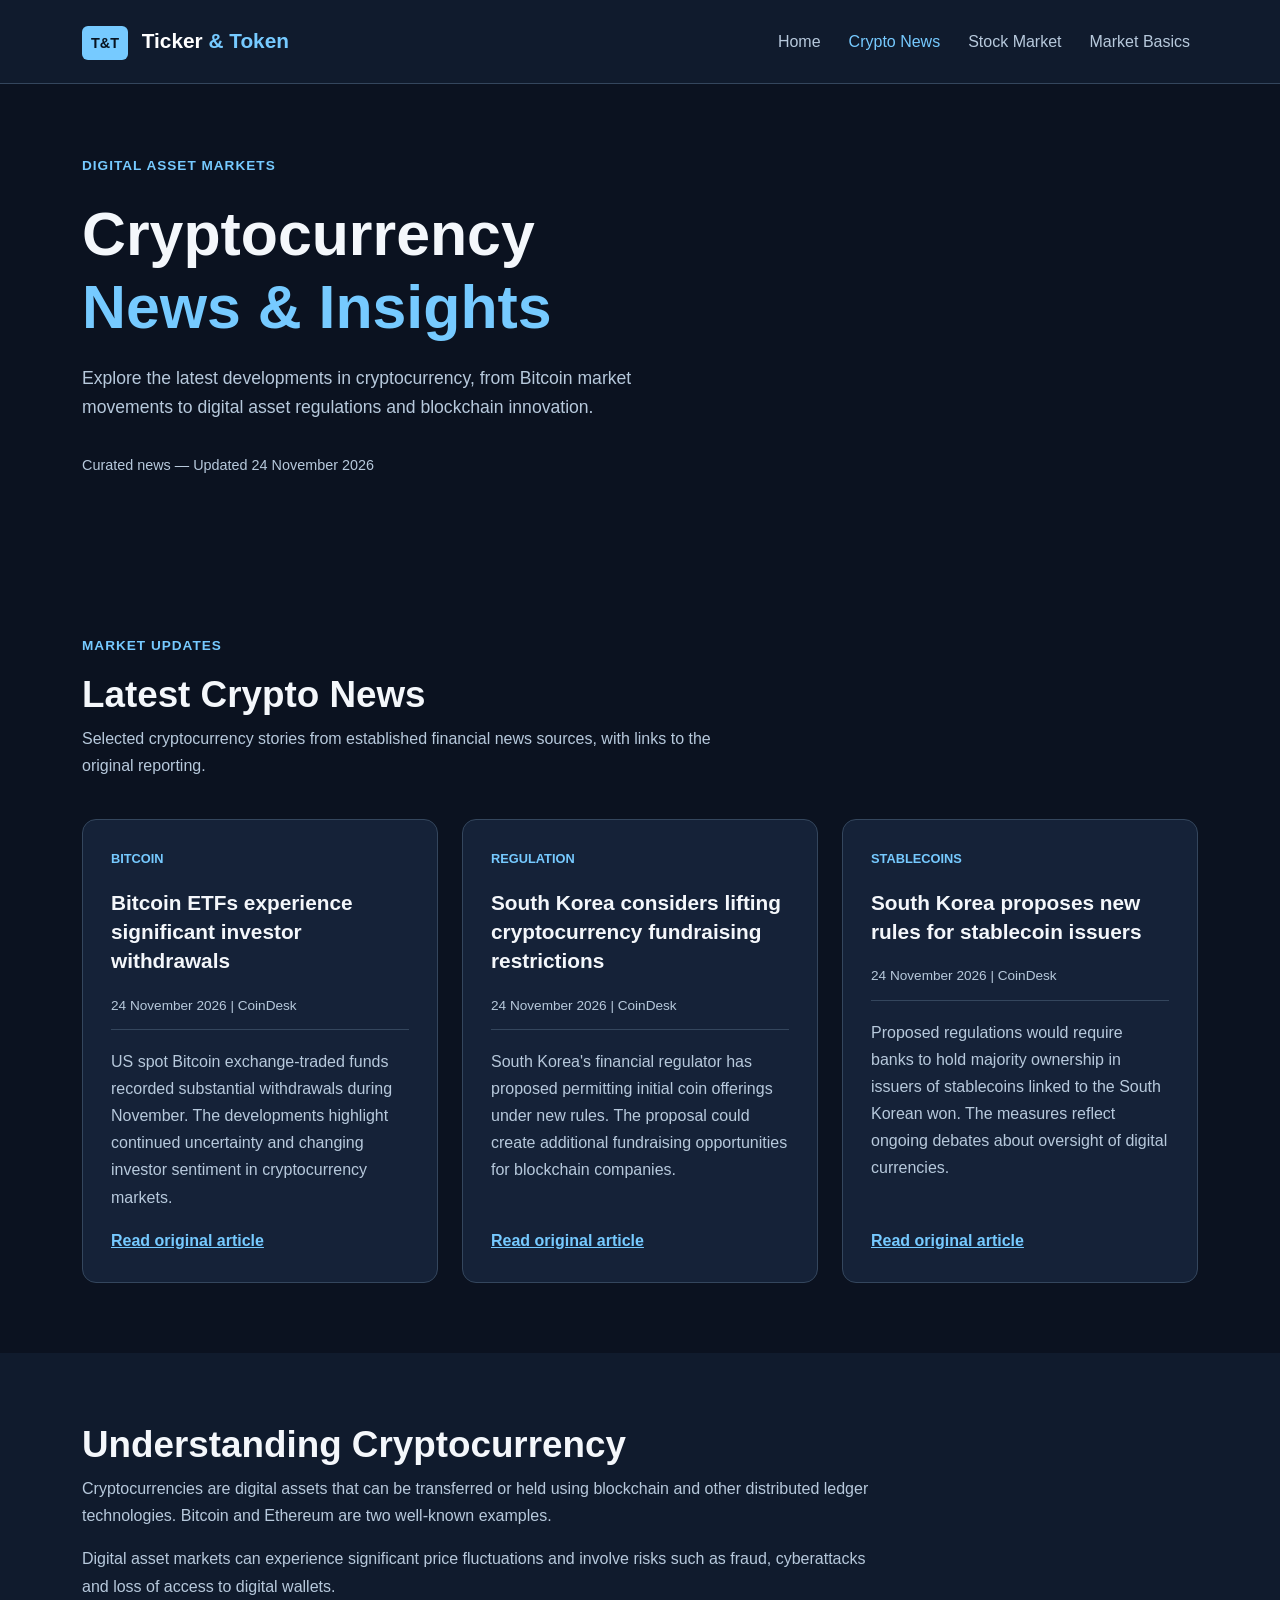
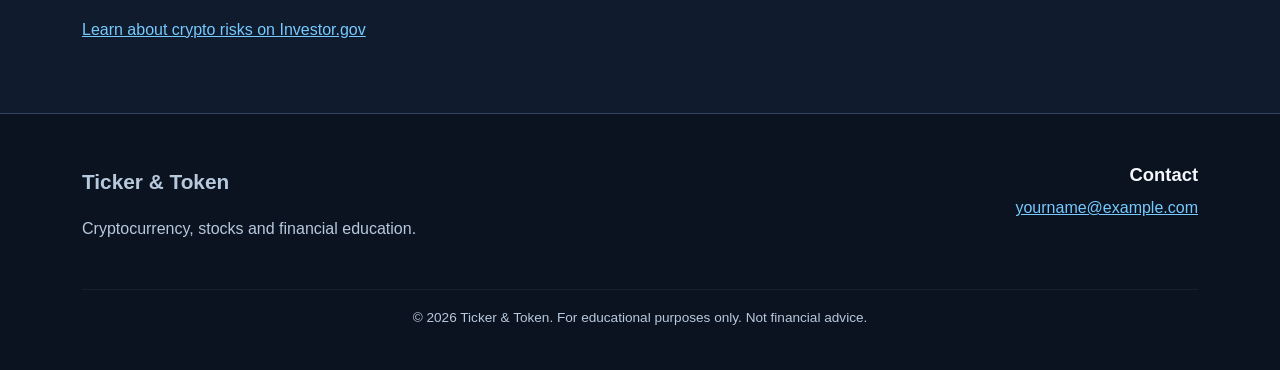
==== crypto.html @ 9c657a95 "Add cryptocurrency news page with sourced articles" ====
<!DOCTYPE html>
<html lang="en">

<head>
  <meta charset="UTF-8">
  <meta name="viewport"
        content="width=device-width, initial-scale=1.0">
  <meta name="description"
        content="Explore cryptocurrency news covering Bitcoin,
        Ethereum, regulation and digital asset markets.">

  <title>Crypto News | Ticker & Token</title>

  <!-- Bootstrap CSS -->
  <link rel="stylesheet"
        href="https://cdn.jsdelivr.net/npm/bootstrap@5.3.9/dist/css/bootstrap.min.css">

  <!-- External stylesheet -->
  <link rel="stylesheet" href="css/style.css">
</head>

<body>

  <a class="skip-link" href="#main-content">
    Skip to main content
  </a>

  <!-- Consistent website navigation -->
  <header class="site-header">
    <nav class="navbar navbar-expand-lg navbar-dark"
         aria-label="Main navigation">
      <div class="container">

        <a class="navbar-brand" href="index.html">
          <span class="brand-symbol">T&T</span>
          Ticker <span class="brand-accent">& Token</span>
        </a>

        <button class="navbar-toggler" type="button"
                data-bs-toggle="collapse"
                data-bs-target="#mainNavigation"
                aria-controls="mainNavigation"
                aria-expanded="false"
                aria-label="Toggle navigation">
          <span class="navbar-toggler-icon"></span>
        </button>

        <div class="collapse navbar-collapse"
             id="mainNavigation">
          <ul class="navbar-nav ms-auto">

            <li class="nav-item">
              <a class="nav-link"
                 href="index.html">Home</a>
            </li>

            <li class="nav-item">
              <a class="nav-link active"
                 aria-current="page"
                 href="crypto.html">Crypto News</a>
            </li>

            <li class="nav-item">
              <a class="nav-link"
                 href="stocks.html">Stock Market</a>
            </li>

            <li class="nav-item">
              <a class="nav-link"
                 href="learn.html">Market Basics</a>
            </li>

          </ul>
        </div>
      </div>
    </nav>
  </header>

  <main id="main-content">

    <!-- Cryptocurrency page introduction -->
    <section class="hero-section">
      <div class="container">

        <p class="section-label">DIGITAL ASSET MARKETS</p>

        <h1>
          Cryptocurrency
          <span class="highlight-text">News & Insights</span>
        </h1>

        <p class="hero-description">
          Explore the latest developments in cryptocurrency,
          from Bitcoin market movements to digital asset
          regulations and blockchain innovation.
        </p>

        <p class="update-note">
          Curated news — Updated 24 November 2026
        </p>

      </div>
    </section>

    <!-- Cryptocurrency news feed -->
    <section class="content-section"
             aria-labelledby="latest-news">

      <div class="container">

        <p class="section-label">MARKET UPDATES</p>
        <h2 id="latest-news">Latest Crypto News</h2>

        <p class="section-intro">
          Selected cryptocurrency stories from established
          financial news sources, with links to the
          original reporting.
        </p>

        <div class="row g-4 mt-2">

          <!-- Article 1: Bitcoin market -->
          <div class="col-md-6 col-lg-4">

            <article class="news-card d-flex flex-column">

              <span class="card-category">BITCOIN</span>

              <h3>
                Bitcoin ETFs experience significant
                investor withdrawals
              </h3>

              <p class="article-meta">
                <time datetime="2026-11-24">
                  24 November 2026
                </time>
                | CoinDesk
              </p>

              <p>
                US spot Bitcoin exchange-traded funds
                recorded substantial withdrawals during
                November. The developments highlight
                continued uncertainty and changing
                investor sentiment in cryptocurrency
                markets.
              </p>

              <a class="mt-auto"
                 href="https://www.coindesk.com/daybook-us/2026/11/24/bitcoin-drops-as-november-spot-etf-outflows-increase-to-record-usd4-71-billion"
                 target="_blank"
                 rel="noopener noreferrer">
                Read original article
              </a>

            </article>
          </div>

          <!-- Article 2: Cryptocurrency regulation -->
          <div class="col-md-6 col-lg-4">

            <article class="news-card d-flex flex-column">

              <span class="card-category">REGULATION</span>

              <h3>
                South Korea considers lifting
                cryptocurrency fundraising restrictions
              </h3>

              <p class="article-meta">
                <time datetime="2026-11-24">
                  24 November 2026
                </time>
                | CoinDesk
              </p>

              <p>
                South Korea's financial regulator has
                proposed permitting initial coin
                offerings under new rules. The proposal
                could create additional fundraising
                opportunities for blockchain companies.
              </p>

              <a class="mt-auto"
                 href="https://www.coindesk.com/policy/2026/11/24/south-korea-proposes-ending-2017-ico-ban-to-boost-jobs-and-onshore-crypto-investment"
                 target="_blank"
                 rel="noopener noreferrer">
                Read original article
              </a>

            </article>
          </div>

          <!-- Article 3: Stablecoins -->
          <div class="col-md-6 col-lg-4">

            <article class="news-card d-flex flex-column">

              <span class="card-category">STABLECOINS</span>

              <h3>
                South Korea proposes new rules
                for stablecoin issuers
              </h3>

              <p class="article-meta">
                <time datetime="2026-11-24">
                  24 November 2026
                </time>
                | CoinDesk
              </p>

              <p>
                Proposed regulations would require
                banks to hold majority ownership in
                issuers of stablecoins linked to the
                South Korean won. The measures reflect
                ongoing debates about oversight of
                digital currencies.
              </p>

              <a class="mt-auto"
                 href="https://www.coindesk.com/policy/2026/11/24/south-korea-regulator-backs-bank-controlled-stablecoins-after-months-of-dispute"
                 target="_blank"
                 rel="noopener noreferrer">
                Read original article
              </a>

            </article>
          </div>

        </div>
      </div>
    </section>

    <!-- Educational cryptocurrency content -->
    <section class="about-section"
             aria-labelledby="crypto-basics">

      <div class="container">

        <h2 id="crypto-basics">
          Understanding Cryptocurrency
        </h2>

        <p>
          Cryptocurrencies are digital assets that can
          be transferred or held using blockchain and
          other distributed ledger technologies.
          Bitcoin and Ethereum are two well-known
          examples.
        </p>

        <p>
          Digital asset markets can experience
          significant price fluctuations and involve
          risks such as fraud, cyberattacks and loss
          of access to digital wallets.
        </p>

        <a href="https://www.investor.gov/additional-resources/spotlight/crypto-assets"
           target="_blank"
           rel="noopener noreferrer">
          Learn about crypto risks on Investor.gov
        </a>

      </div>
    </section>

  </main>

  <!-- Footer -->
  <footer class="site-footer">

    <div class="container">

      <div class="row g-3">

        <div class="col-md-6">
          <p class="footer-brand">Ticker & Token</p>
          <p>
            Cryptocurrency, stocks and financial education.
          </p>
        </div>

        <div class="col-md-6 footer-contact">
          <h2>Contact</h2>
          <a href="mailto:yourname@example.com">
            yourname@example.com
          </a>
        </div>

      </div>

      <hr>

      <p class="footer-bottom">
        &copy; 2026 Ticker & Token.
        For educational purposes only.
        Not financial advice.
      </p>

    </div>

  </footer>

  <!-- Bootstrap JavaScript -->
  <script src="https://cdn.jsdelivr.net/npm/bootstrap@5.3.9/dist/js/bootstrap.bundle.min.js"></script>

</body>
</html>
---- css/style.css ----
/* =====================================
   TICKER & TOKEN
   External stylesheet
   ===================================== */

/* Website colour palette */
:root {
  --background: #0b1220;
  --surface: #152238;
  --accent: #76caff;
  --text: #f4f7fb;
  --muted: #b7c9dc;
  --border: #34465d;
}

/* General page styling */
body {
  margin: 0;
  background-color: var(--background);
  color: var(--text);
  font-family: Arial, Helvetica, sans-serif;
  font-size: 16px;
  line-height: 1.7;
}

a {
  color: var(--accent);
}

a:hover {
  color: #ffffff;
}

a:focus-visible,
button:focus-visible {
  outline: 3px solid var(--accent);
  outline-offset: 3px;
}

/* Accessibility skip link */
.skip-link {
  position: absolute;
  left: 10px;
  top: -80px;
  padding: 10px;
  background: white;
  color: #000;
  z-index: 1000;
}

.skip-link:focus {
  top: 10px;
}

/* Header and navigation */
.site-header {
  background-color: #101b2d;
  border-bottom: 1px solid var(--border);
}

.navbar {
  padding-top: 18px;
  padding-bottom: 18px;
}

.navbar-brand {
  font-size: 1.3rem;
  font-weight: 700;
  color: white;
  white-space: normal;
}

.brand-symbol {
  display: inline-block;
  background-color: var(--accent);
  color: #081421;
  padding: 5px 9px;
  border-radius: 6px;
  margin-right: 8px;
  font-size: 0.9rem;
}

.brand-accent {
  color: var(--accent);
}

.navbar .nav-link {
  color: var(--muted);
  font-weight: 500;
  margin-left: 12px;
}

.navbar .nav-link:hover,
.navbar .nav-link.active {
  color: var(--accent);
}

/* Hero section */
.hero-section {
  padding: 70px 0;
}

.section-label {
  color: var(--accent);
  font-size: 0.85rem;
  font-weight: 700;
  letter-spacing: 1px;
}

.hero-section h1 {
  font-size: clamp(2.1rem, 5vw, 3.8rem);
  line-height: 1.2;
  font-weight: 800;
  margin: 20px 0;
}

.highlight-text {
  display: block;
  color: var(--accent);
}

.hero-description {
  color: var(--muted);
  font-size: 1.1rem;
  max-width: 600px;
  margin-bottom: 30px;
}

.primary-btn {
  background-color: var(--accent);
  color: #081421;
  font-weight: 700;
  border-radius: 8px;
  padding: 12px 24px;
}

.primary-btn:hover {
  background-color: #ffffff;
  color: #081421;
}

/* Hero information panel */
.hero-panel {
  background-color: var(--surface);
  border: 1px solid var(--border);
  border-radius: 16px;
  padding: 28px;
}

.hero-panel h2 {
  font-size: 1.4rem;
  margin-bottom: 24px;
}

.market-row {
  display: flex;
  align-items: center;
  gap: 16px;
  padding: 14px 0;
  border-bottom: 1px solid var(--border);
}

.market-row span {
  background: #203b55;
  color: var(--accent);
  font-size: 0.8rem;
  font-weight: 700;
  padding: 8px;
  border-radius: 6px;
}

.market-row p {
  margin: 0;
}

.panel-note {
  color: var(--muted);
  font-size: 0.85rem;
  margin-top: 18px;
  margin-bottom: 0;
}

/* Main content sections */
.content-section {
  padding: 70px 0;
}

.content-section h2,
.about-section h2 {
  font-size: clamp(1.7rem, 4vw, 2.3rem);
  font-weight: 700;
}

.section-intro {
  color: var(--muted);
  max-width: 650px;
}

/* Financial news cards */
.news-card {
  background-color: var(--surface);
  border: 1px solid var(--border);
  border-radius: 14px;
  padding: 28px;
  height: 100%;
  transition: transform 0.3s ease,
              border-color 0.3s ease;
}

.news-card:hover,
.news-card:focus-within {
  transform: translateY(-5px);
  border-color: var(--accent);
}

.card-category {
  color: var(--accent);
  font-size: 0.8rem;
  font-weight: 700;
}

.news-card h3 {
  font-size: 1.3rem;
  font-weight: 700;
  margin: 18px 0;
}

.news-card p {
  color: var(--muted);
}

.news-card a {
  font-weight: 700;
  text-decoration: underline;
}

/* About section */
.about-section {
  background-color: #101b2d;
  padding: 70px 0;
}

.about-section p {
  color: var(--muted);
  max-width: 800px;
}

/* Footer */
.site-footer {
  padding: 50px 0 25px;
  border-top: 1px solid var(--border);
}

.footer-brand {
  color: white;
  font-size: 1.3rem;
  font-weight: 700;
}

.site-footer p {
  color: var(--muted);
}

.footer-contact h2 {
  font-size: 1.15rem;
  font-weight: 700;
}

.site-footer hr {
  border-color: var(--border);
  margin-top: 30px;
}

.footer-bottom {
  font-size: 0.85rem;
  text-align: center;
}

/* Tablet and desktop layout adjustments */
@media (min-width: 768px) {
  .footer-contact {
    text-align: right;
  }
}

/* Small mobile screens */
@media (max-width: 575px) {
  .hero-section,
  .content-section,
  .about-section {
    padding: 45px 0;
  }

  .hero-panel,
  .news-card {
    padding: 22px;
  }

  .navbar-brand {
    font-size: 1.05rem;
  }
}

/* Respect reduced motion preferences */
@media (prefers-reduced-motion: reduce) {
  .news-card {
    transition: none;
  }

  .news-card:hover,
  .news-card:focus-within {
    transform: none;
  }
}

/* Cryptocurrency news page */

.update-note {
  color: var(--muted);
  font-size: 0.9rem;
  margin-top: 20px;
}

.article-meta {
  color: var(--muted);
  font-size: 0.85rem;
  border-bottom: 1px solid var(--border);
  padding-bottom: 12px;
  margin-bottom: 18px;
}

/* Improve spacing between news cards */
.news-card h3 {
  line-height: 1.4;
}

.news-card a {
  display: inline-block;
  margin-top: 15px;
  transition: color 0.3s ease;
}

@media (prefers-reduced-motion: reduce) {
  .news-card a {
    transition: none;
  }
}
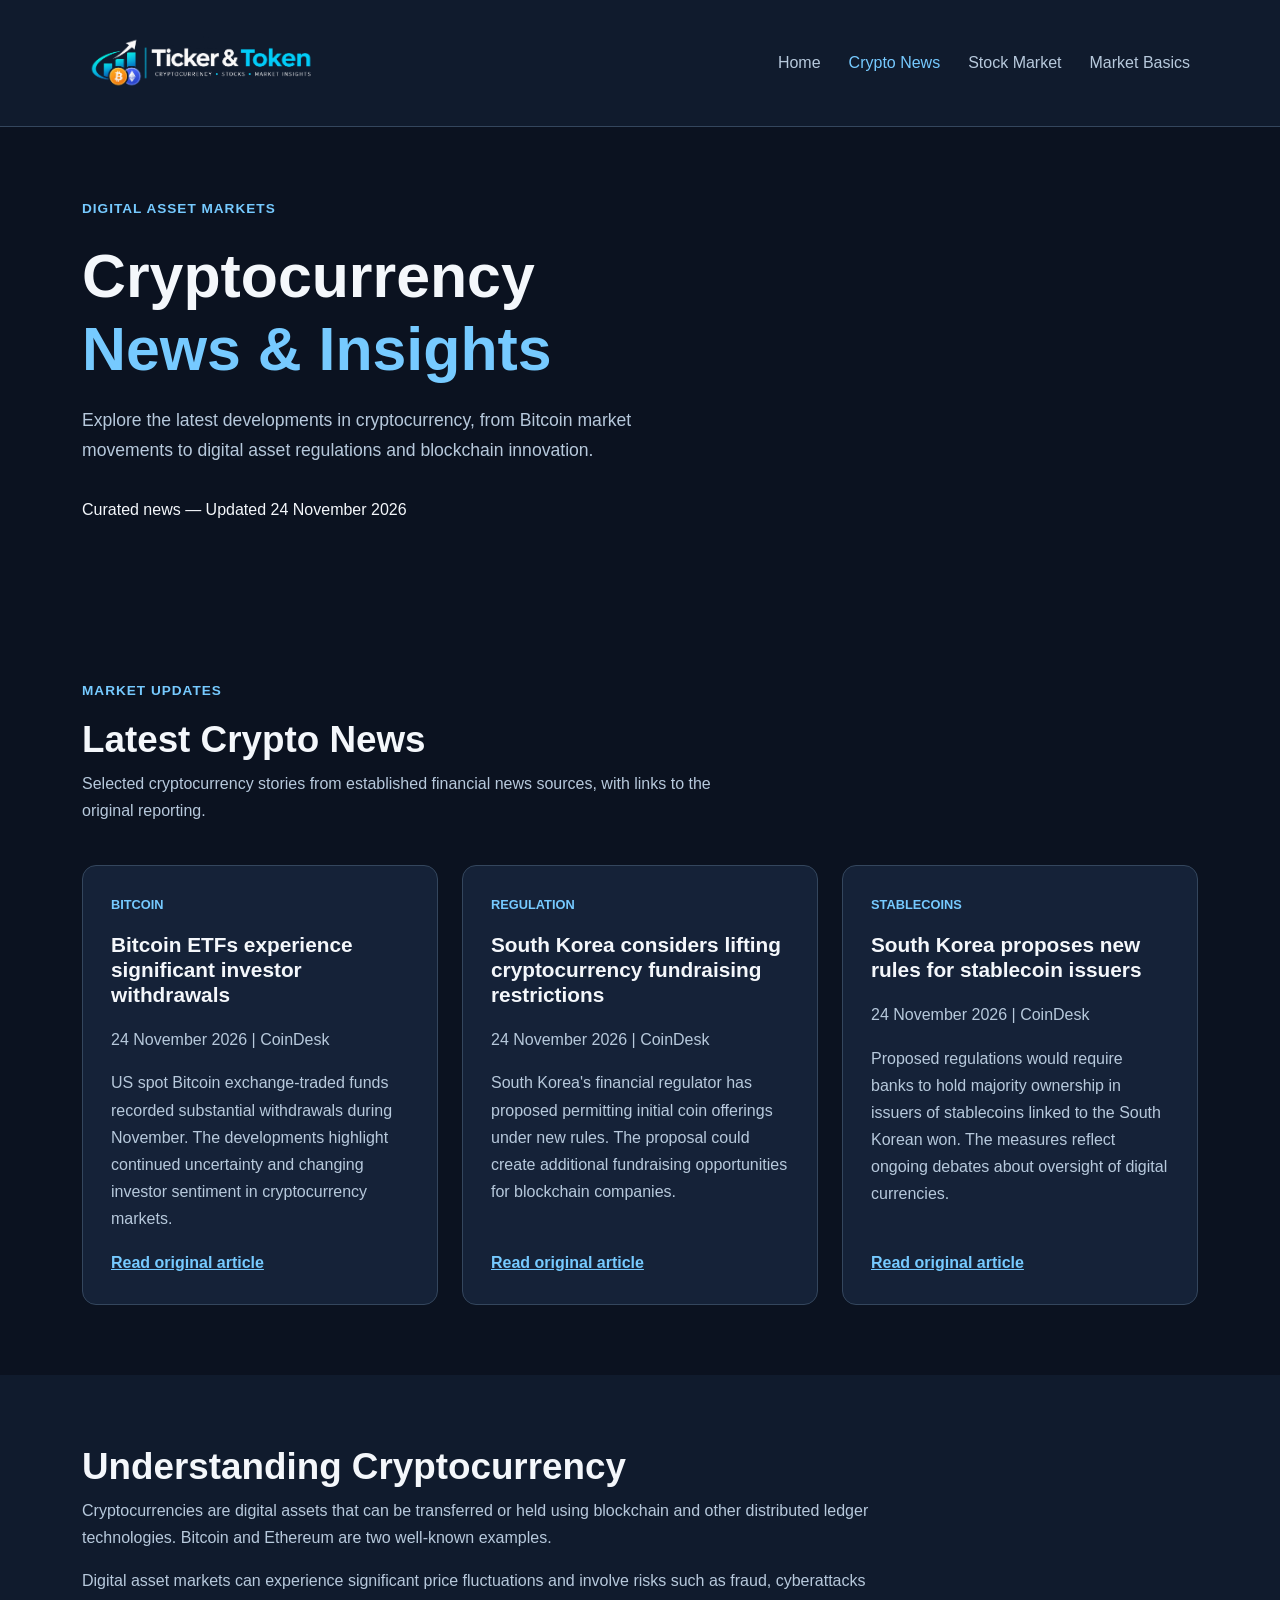
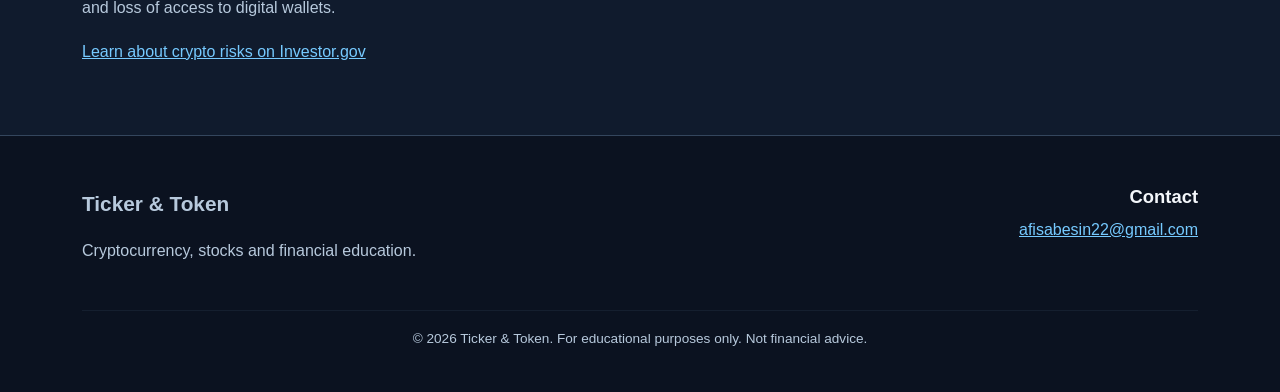
==== commit 502635a3: "Add website logo and responsive header styling" ====
--- a/crypto.html
+++ b/crypto.html
@@ -31,10 +31,13 @@
          aria-label="Main navigation">
       <div class="container">
 
-        <a class="navbar-brand" href="index.html">
-          <span class="brand-symbol">T&T</span>
-          Ticker <span class="brand-accent">& Token</span>
-        </a>
+<a class="navbar-brand" href="index.html"
+   aria-label="Ticker and Token homepage">
+  <img src="images/logo.png"
+       alt="Ticker and Token"
+       class="site-logo">
+</a>
+
 
         <button class="navbar-toggler" type="button"
                 data-bs-toggle="collapse"
@@ -289,7 +292,7 @@
         <div class="col-md-6 footer-contact">
           <h2>Contact</h2>
           <a href="mailto:yourname@example.com">
-            yourname@example.com
+            afisabesin22@gmail.com
           </a>
         </div>
 
--- a/css/style.css
+++ b/css/style.css
@@ -313,35 +313,181 @@
   }
 }
 
-/* Cryptocurrency news page */
-
-.update-note {
-  color: var(--muted);
+/* =====================================
+   STOCK MARKET PAGE
+   ===================================== */
+
+.stock-table-section {
+  background-color: #101b2d;
+}
+
+.market-table {
+  --bs-table-bg: var(--surface);
+  --bs-table-striped-bg: #1b304b;
+  --bs-table-hover-bg: #24405c;
+  --bs-table-color: var(--text);
+  --bs-table-border-color: var(--border);
+
+  border: 1px solid var(--border);
+  font-size: 0.95rem;
+}
+
+.market-table thead th {
+  background-color: #203b55;
+  color: var(--accent);
+  padding: 18px;
+}
+
+.market-table tbody td,
+.market-table tbody th {
+  padding: 18px;
+  vertical-align: middle;
+}
+
+.market-table caption {
+  caption-side: bottom;
+  color: var(--muted);
+  font-size: 0.85rem;
+  padding: 12px 0;
+}
+
+.table-source {
+  color: var(--muted);
+  font-size: 0.85rem;
+  margin-top: 15px;
+}
+
+@media (max-width: 575px) {
+  .market-table {
+    font-size: 0.85rem;
+  }
+
+  .market-table tbody td,
+  .market-table tbody th,
+  .market-table thead th {
+    padding: 12px;
+  }
+}
+
+
+/* =====================================
+   MARKET BASICS PAGE
+   ===================================== */
+
+/* Financial glossary section */
+
+.glossary-section {
+  background-color: #101b2d;
+}
+
+.glossary-item {
+  background-color: var(--surface);
+  border: 1px solid var(--border);
+  border-radius: 12px;
+  padding: 24px;
+  height: 100%;
+}
+
+.glossary-item dt {
+  color: var(--accent);
+  font-size: 1.1rem;
+  font-weight: 700;
+  margin-bottom: 12px;
+}
+
+.glossary-item dd {
+  color: var(--muted);
+  margin-bottom: 0;
+}
+
+.glossary-source {
+  color: var(--muted);
+  margin-top: 25px;
   font-size: 0.9rem;
-  margin-top: 20px;
-}
-
-.article-meta {
-  color: var(--muted);
-  font-size: 0.85rem;
-  border-bottom: 1px solid var(--border);
-  padding-bottom: 12px;
-  margin-bottom: 18px;
-}
-
-/* Improve spacing between news cards */
-.news-card h3 {
-  line-height: 1.4;
-}
-
-.news-card a {
-  display: inline-block;
+}
+
+/* Frequently asked questions */
+
+.faq-container {
+  max-width: 850px;
+}
+
+.faq-item {
+  background-color: var(--surface);
+  border: 1px solid var(--border);
+  border-radius: 10px;
+  padding: 20px;
+  margin-bottom: 15px;
+}
+
+.faq-item summary {
+  color: var(--text);
+  font-size: 1.05rem;
+  font-weight: 700;
+  cursor: pointer;
+}
+
+.faq-item summary:hover {
+  color: var(--accent);
+}
+
+.faq-item summary:focus-visible {
+  outline: 3px solid var(--accent);
+  outline-offset: 4px;
+}
+
+.faq-item p {
+  color: var(--muted);
   margin-top: 15px;
-  transition: color 0.3s ease;
-}
-
-@media (prefers-reduced-motion: reduce) {
-  .news-card a {
-    transition: none;
-  }
-}+  margin-bottom: 0;
+}
+
+/* Educational resource links */
+
+.resource-links {
+  padding-left: 20px;
+}
+
+.resource-links li {
+  margin-bottom: 12px;
+}
+
+.resource-links a {
+  color: var(--accent);
+  text-decoration: underline;
+}
+
+/* Mobile adjustments */
+
+@media (max-width: 575px) {
+  .glossary-item {
+    padding: 20px;
+  }
+
+  .faq-item {
+    padding: 16px;
+  }
+}
+
+
+/* Website logo */
+
+.site-logo {
+  display: block;
+  width: 240px;
+  max-width: 100%;
+  height: auto;
+}
+
+.navbar-brand {
+  display: flex;
+  align-items: center;
+  margin-right: 12px;
+}
+
+/* Mobile logo size */
+@media (max-width: 575px) {
+  .site-logo {
+    width: 170px;
+  }
+}
